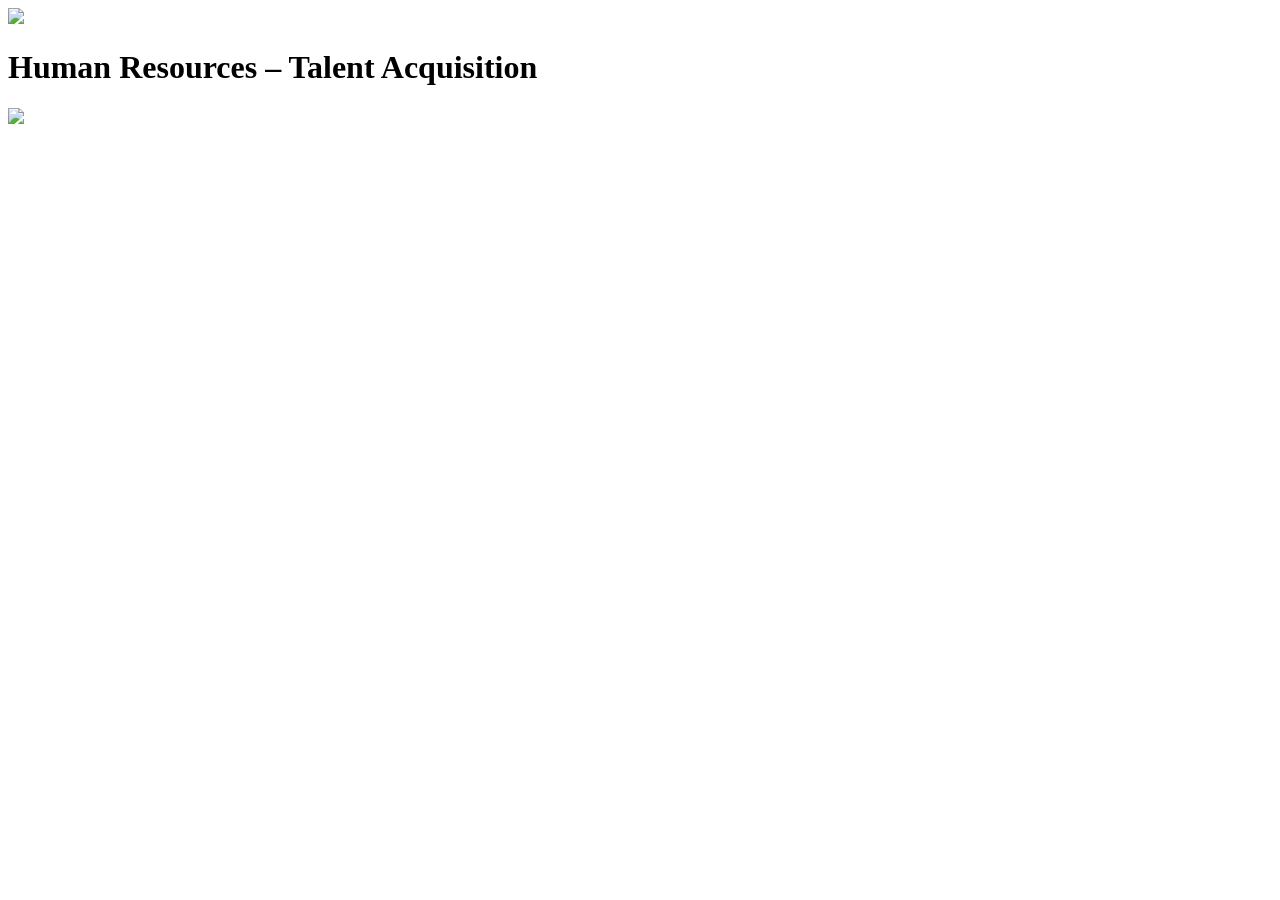
==== dashboard.html @ 42a98a23 "Add files via upload" ====
<!DOCTYPE html><html><head><meta charset="utf-8"><title>Sagility Org Chart</title><link rel="stylesheet" href="css/style.css"></head><body><header class="topbar"><img src="assets/logo.jpg" class="logo-small"><h1>Human Resources – Talent Acquisition</h1></header><div class="org-container"><img src="assets/org-chart.png" class="org-image"></div></body></html>
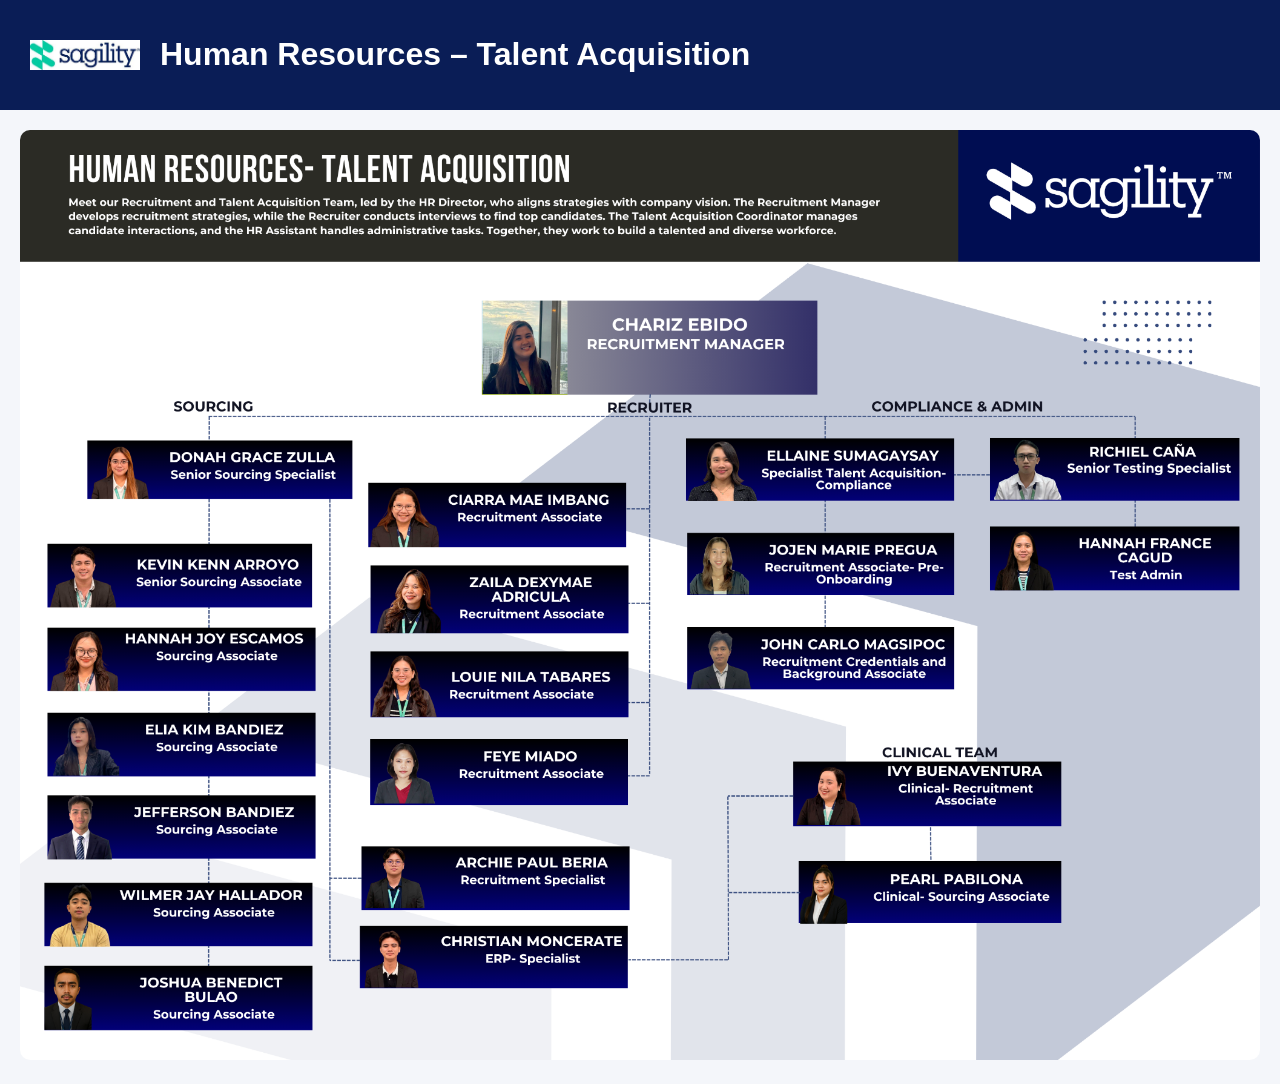
==== commit b9467106: "Update dashboard.html" ====
--- a/dashboard.html
+++ b/dashboard.html
@@ -1 +1,20 @@
-<!DOCTYPE html><html><head><meta charset="utf-8"><title>Sagility Org Chart</title><link rel="stylesheet" href="css/style.css"></head><body><header class="topbar"><img src="assets/logo.jpg" class="logo-small"><h1>Human Resources – Talent Acquisition</h1></header><div class="org-container"><img src="assets/org-chart.png" class="org-image"></div></body></html>+<!DOCTYPE html>
+<html lang="en">
+<head>
+  <meta charset="UTF-8">
+  <title>Sagility | Org Chart</title>
+  <link rel="stylesheet" href="style.css">
+</head>
+<body>
+
+<header class="topbar">
+  <img src="logo.jpg" class="logo-small" alt="Sagility Logo">
+  <h1>Human Resources – Talent Acquisition</h1>
+</header>
+
+<div class="org-container">
+  <img src="org-chart.png" class="org-image" alt="Org Chart">
+</div>
+
+</body>
+</html>
--- a/style.css
+++ b/style.css
@@ -0,0 +1 @@
+body{font-family:Segoe UI,Arial;background:#F4F6FA;margin:0}.login-body{display:flex;justify-content:center;align-items:center;height:100vh}.login-card{background:#fff;padding:40px;border-radius:12px;width:360px;text-align:center;box-shadow:0 10px 40px rgba(0,0,0,.1)}.logo{width:180px}.logo-small{width:110px}input,button{width:100%;padding:12px;margin-top:12px;border-radius:8px}button{background:#0A1D56;color:#fff;border:none}.topbar{background:#0A1D56;color:white;padding:15px 30px;display:flex;gap:20px;align-items:center}.org-container{text-align:center;padding:20px}.org-image{max-width:100%;border-radius:10px}
